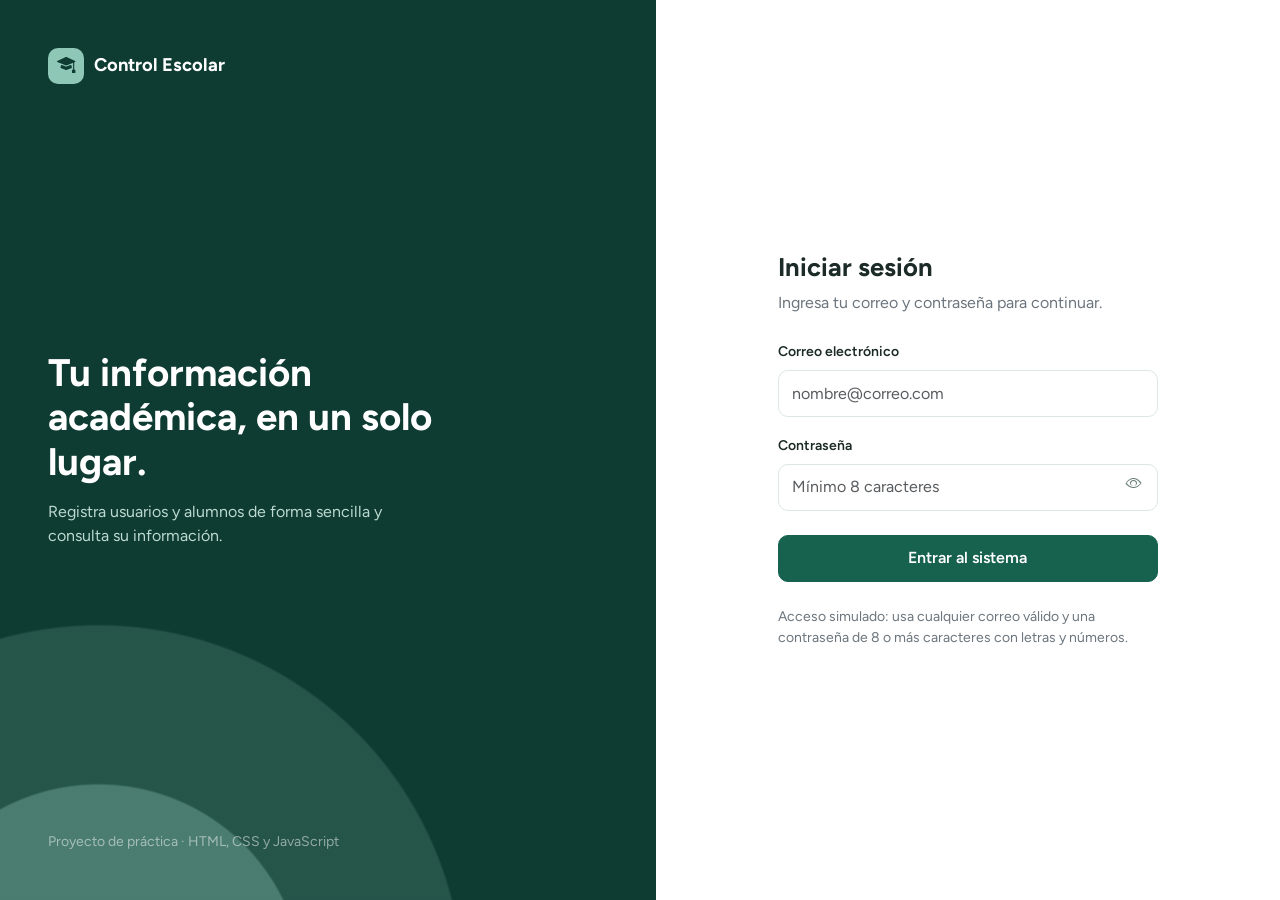
==== index.html @ 312b0d8b "Add files via upload" ====
<!DOCTYPE html>
<html lang="es">
<head>
  <meta charset="UTF-8">
  <meta name="viewport" content="width=device-width, initial-scale=1">
  <title>Panel · Control Escolar</title>
  <link rel="preconnect" href="https://fonts.googleapis.com">
  <link href="https://fonts.googleapis.com/css2?family=Figtree:wght@400;500;600;700&display=swap" rel="stylesheet">
  <link href="https://cdn.jsdelivr.net/npm/bootstrap@5.3.3/dist/css/bootstrap.min.css" rel="stylesheet">
  <link href="https://cdn.jsdelivr.net/npm/bootstrap-icons@1.11.3/font/bootstrap-icons.min.css" rel="stylesheet">
  <link href="css/styles.css" rel="stylesheet">
</head>
<body>

  <!-- SIDEBAR -->
  <aside class="sidebar" id="sidebar">
    <div class="brand"><span class="brand-mark"><i class="bi bi-mortarboard-fill"></i></span> Control Escolar</div>
    <nav>
      <ul class="nav flex-column gap-1">
        <li><a class="nav-link active" data-vista="inicio"><i class="bi bi-house-door"></i> Inicio</a></li>
        <li>
          <a class="nav-link" data-bs-toggle="collapse" href="#submenuUsuarios" role="button" aria-expanded="false" aria-controls="submenuUsuarios">
            <i class="bi bi-people"></i> Usuarios <i class="bi bi-chevron-down chev"></i>
          </a>
          <div class="collapse" id="submenuUsuarios">
            <ul class="submenu">
              <li><a class="nav-link" data-vista="captura"><i class="bi bi-pencil-square"></i> Captura</a></li>
            </ul>
          </div>
        </li>
      </ul>
    </nav>
    <div class="sidebar-foot">Sesión simulada · sin servidor</div>
  </aside>
  <div class="backdrop-nav" id="backdropNav"></div>

  <div class="main">
    <!-- NAVBAR -->
    <header class="topbar">
      <button class="btn-burger" id="btnMenu" aria-label="Abrir o cerrar menú lateral"><i class="bi bi-list"></i></button>
      <div class="ms-auto dropdown">
        <button class="user-btn dropdown-toggle" data-bs-toggle="dropdown" aria-expanded="false">
          <span class="avatar" id="avatarUsuario">U</span>
          <span id="nombreUsuario">Usuario</span>
        </button>
        <ul class="dropdown-menu dropdown-menu-end shadow-sm">
          <li><button class="dropdown-item" id="btnSalir"><i class="bi bi-box-arrow-right me-2"></i>Salir del sistema</button></li>
        </ul>
      </div>
    </header>

    <main class="content">

      <!-- VISTA: INICIO -->
      <section id="vista-inicio">
        <div class="welcome">
          <h2>Bienvenido</h2>
          <p class="mb-0 text-secondary">Abre <strong>Usuarios → Captura</strong> en el menú lateral para registrar usuarios y alumnos.</p>
        </div>
      </section>

      <!-- VISTA: CAPTURA -->
      <section id="vista-captura" hidden>
        <h1 class="page-title">Captura</h1>
        <p class="page-sub">Registra usuarios del sistema y alumnos.</p>

        <div class="row g-4">
          <!-- Formulario de usuario -->
          <div class="col-lg-6">
            <div class="panel">
              <h3><i class="bi bi-person-plus"></i> Nuevo usuario</h3>
              <form id="formUsuario" novalidate>
                <div class="mb-3">
                  <label class="form-label" for="uNombre">Nombre de usuario</label>
                  <input class="form-control" id="uNombre" placeholder="Ej. maria.lopez">
                  <div class="invalid-feedback">Escribe un nombre de usuario de al menos 3 caracteres.</div>
                </div>
                <div class="mb-3">
                  <label class="form-label" for="uCorreo">Correo electrónico</label>
                  <input type="email" class="form-control" id="uCorreo" placeholder="nombre@correo.com">
                  <div class="invalid-feedback">Escribe un correo válido, por ejemplo nombre@correo.com.</div>
                </div>
                <div class="mb-3">
                  <label class="form-label" for="uPassword">Contraseña</label>
                  <input type="password" class="form-control" id="uPassword" placeholder="Mínimo 8 caracteres">
                  <div class="invalid-feedback">Usa al menos 8 caracteres, con letras y números.</div>
                </div>
                <div id="avisoUsuario" class="alert alert-success py-2 small" hidden></div>
                <button class="btn btn-jade" type="submit">Guardar usuario</button>
              </form>
            </div>
          </div>

          <!-- Formulario de alumnos -->
          <div class="col-lg-6">
            <div class="panel">
              <h3><i class="bi bi-mortarboard"></i> Nuevo alumno</h3>
              <form id="formAlumno" novalidate>
                <div class="mb-3">
                  <label class="form-label" for="aNombre">Nombre completo</label>
                  <input class="form-control" id="aNombre" placeholder="Ej. Ana Pérez Ruiz">
                  <div class="invalid-feedback">Escribe el nombre del alumno.</div>
                </div>
                <div class="mb-3">
                  <label class="form-label" for="aControl">Número de control</label>
                  <input class="form-control" id="aControl" inputmode="numeric" maxlength="6" placeholder="6 dígitos">
                  <div class="invalid-feedback">El número de control debe tener exactamente 6 dígitos.</div>
                </div>
                <div class="mb-3">
                  <label class="form-label" for="aNacimiento">Fecha de nacimiento</label>
                  <input type="date" class="form-control" id="aNacimiento">
                  <div class="invalid-feedback">Selecciona una fecha de nacimiento válida.</div>
                </div>
                <button class="btn btn-jade" type="submit">Guardar y ver edad</button>
              </form>
            </div>
          </div>

          <!-- Tabla de alumnos -->
          <div class="col-12">
            <div class="panel">
              <h3><i class="bi bi-list-ul"></i> Alumnos registrados</h3>
              <div class="table-responsive">
                <table class="table align-middle mb-0">
                  <thead><tr><th>Nombre</th><th>No. de control</th><th>Edad</th><th>Situación</th></tr></thead>
                  <tbody id="tablaAlumnos">
                    <tr id="filaVacia"><td colspan="4" class="text-secondary">Aún no hay alumnos. Registra el primero con el formulario de arriba.</td></tr>
                  </tbody>
                </table>
              </div>
            </div>
          </div>
        </div>
      </section>

    </main>
  </div>

  <!-- MODAL DE EDAD -->
  <div class="modal fade" id="modalEdad" tabindex="-1" aria-hidden="true">
    <div class="modal-dialog modal-dialog-centered modal-sm">
      <div class="modal-content text-center p-3">
        <div class="modal-body">
          <div class="modal-icon ok" id="modalIcono"><i class="bi bi-check-lg"></i></div>
          <h5 class="fw-bold mb-1" id="modalTitulo"></h5>
          <p class="text-secondary mb-3" id="modalTexto"></p>
          <button class="btn btn-jade w-100" data-bs-dismiss="modal">Entendido</button>
        </div>
      </div>
    </div>
  </div>

  <script src="https://cdn.jsdelivr.net/npm/bootstrap@5.3.3/dist/js/bootstrap.bundle.min.js"></script>
  <script src="js/utileria.js"></script>
  <script src="js/app.js"></script>
</body>
</html>
---- css/styles.css ----
:root {
  --jade-900: #0e3b32;
  --jade-700: #17614f;
  --jade-500: #2f8f78;
  --jade-300: #8fc7b6;
  --jade-100: #e3f1ec;
  --jade-50: #f4f9f7;
  --ink: #1c2b27;
  --muted: #6b7f79;
  --line: #dbe7e3;
  --radius: 14px;
  --sidebar-w: 264px;
  --bs-body-font-family: "Figtree", system-ui, sans-serif;
  --bs-body-color: var(--ink);
}

body { background: var(--jade-50); font-family: var(--bs-body-font-family); }

/* Botones y formularios en verde jade */
.btn-jade {
  --bs-btn-color: #fff; --bs-btn-bg: var(--jade-700); --bs-btn-border-color: var(--jade-700);
  --bs-btn-hover-color: #fff; --bs-btn-hover-bg: var(--jade-900); --bs-btn-hover-border-color: var(--jade-900);
  --bs-btn-active-bg: var(--jade-900); --bs-btn-active-border-color: var(--jade-900);
  --bs-btn-focus-shadow-rgb: 47, 143, 120;
  border-radius: 10px; font-weight: 600; padding: .65rem 1.1rem;
}
.btn-soft {
  --bs-btn-color: var(--jade-700); --bs-btn-bg: var(--jade-100); --bs-btn-border-color: transparent;
  --bs-btn-hover-bg: #d3e8e1; --bs-btn-hover-color: var(--jade-900); --bs-btn-hover-border-color: transparent;
  border-radius: 10px; font-weight: 600;
}
.form-control, .form-select { border-radius: 10px; border-color: var(--line); padding: .65rem .85rem; }
.form-control:focus, .form-select:focus { border-color: var(--jade-500); box-shadow: 0 0 0 .2rem rgba(47,143,120,.18); }
.form-label { font-weight: 600; font-size: .875rem; }
a { color: var(--jade-700); }

/* ---------- LOGIN ---------- */
.login-shell { min-height: 100vh; display: grid; grid-template-columns: 1.05fr 1fr; }
.login-aside {
  background:
    radial-gradient(circle at 15% 110%, rgba(143,199,182,.35) 0 18%, transparent 18.2%),
    radial-gradient(circle at 15% 110%, rgba(143,199,182,.18) 0 32%, transparent 32.2%),
    var(--jade-900);
  color: #fff; display: flex; flex-direction: column; justify-content: space-between; padding: 3rem;
}
.brand { display: flex; align-items: center; gap: .65rem; font-weight: 700; font-size: 1.15rem; }
.brand-mark { width: 36px; height: 36px; border-radius: 10px; background: var(--jade-300); color: var(--jade-900); display: grid; place-items: center; }
.login-aside h1 { font-size: 2.4rem; font-weight: 700; line-height: 1.15; max-width: 16ch; }
.login-aside p { color: #bcd9d0; max-width: 38ch; }
.login-main { display: grid; place-items: center; padding: 2rem; background: #fff; }
.login-card { width: 100%; max-width: 380px; }
.login-card h2 { font-weight: 700; font-size: 1.6rem; }
.pass-wrap { position: relative; }
.pass-wrap .toggle-pass { position: absolute; right: .5rem; top: 1.3rem; transform: translateY(-50%); border: 0; background: none; color: var(--muted); padding: .35rem .5rem; }
.pass-wrap .form-control { padding-right: 2.8rem; }
@media (max-width: 860px) {
  .login-shell { grid-template-columns: 1fr; }
  .login-aside { display: none; }
}

/* ---------- SISTEMA ---------- */
.sidebar {
  position: fixed; inset: 0 auto 0 0; width: var(--sidebar-w); background: var(--jade-900); color: #cfe6de;
  display: flex; flex-direction: column; padding: 1.25rem 1rem; z-index: 1040; transition: transform .25s ease;
}
.sidebar .brand { color: #fff; padding: .25rem .5rem 1.5rem; }
.sidebar .nav-link {
  display: flex; align-items: center; gap: .7rem; color: #cfe6de; padding: .65rem .8rem; border-radius: 10px; font-weight: 500; cursor: pointer;
}
.sidebar .nav-link:hover { background: rgba(255,255,255,.07); color: #fff; }
.sidebar .nav-link.active { background: var(--jade-700); color: #fff; }
.sidebar .chev { margin-left: auto; transition: transform .2s; font-size: .8rem; }
.sidebar [aria-expanded="true"] .chev { transform: rotate(180deg); }
.submenu { list-style: none; margin: .15rem 0 .35rem 1.35rem; padding-left: .75rem; border-left: 1px solid rgba(255,255,255,.15); }
.submenu .nav-link { font-size: .92rem; padding: .5rem .7rem; }
.sidebar-foot { margin-top: auto; font-size: .8rem; color: #8db5a8; padding: .5rem; }

.topbar {
  position: sticky; top: 0; z-index: 1030; height: 64px; background: #fff; border-bottom: 1px solid var(--line);
  display: flex; align-items: center; gap: 1rem; padding: 0 1.5rem;
}
.btn-burger { border: 1px solid var(--line); background: #fff; border-radius: 10px; width: 40px; height: 40px; display: grid; place-items: center; color: var(--jade-700); font-size: 1.25rem; }
.btn-burger:hover { background: var(--jade-100); }
.user-btn { display: flex; align-items: center; gap: .6rem; border: 0; background: none; padding: .3rem .5rem; border-radius: 10px; font-weight: 600; color: var(--ink); }
.user-btn:hover { background: var(--jade-50); }
.avatar { width: 34px; height: 34px; border-radius: 50%; background: var(--jade-100); color: var(--jade-700); display: grid; place-items: center; font-weight: 700; }
.dropdown-menu { border-radius: 12px; border-color: var(--line); padding: .4rem; }
.dropdown-item { border-radius: 8px; }
.dropdown-item:hover { background: var(--jade-100); }

.main { margin-left: var(--sidebar-w); transition: margin-left .25s ease; min-height: 100vh; }
body.sidebar-hidden .sidebar { transform: translateX(-100%); }
body.sidebar-hidden .main { margin-left: 0; }
.backdrop-nav { display: none; }
@media (max-width: 991.98px) {
  .main { margin-left: 0; }
  body:not(.sidebar-hidden) .backdrop-nav { display: block; position: fixed; inset: 0; background: rgba(14,59,50,.45); z-index: 1035; }
}

.content { padding: 2rem 1.5rem; max-width: 1040px; }
.page-title { font-weight: 700; font-size: 1.6rem; margin-bottom: .25rem; }
.page-sub { color: var(--muted); margin-bottom: 1.75rem; }
.panel { background: #fff; border: 1px solid var(--line); border-radius: var(--radius); padding: 1.5rem; height: 100%; }
.panel h3 { font-size: 1.05rem; font-weight: 700; margin-bottom: 1.1rem; display: flex; align-items: center; gap: .5rem; }
.panel h3 i { color: var(--jade-500); }
.welcome { background: var(--jade-100); border-radius: var(--radius); padding: 2rem; }
.welcome h2 { font-weight: 700; }
.table { --bs-table-bg: transparent; font-size: .92rem; }
.table th { color: var(--muted); font-weight: 600; }
.badge-ok { background: var(--jade-100); color: var(--jade-700); }
.badge-no { background: #f3ece3; color: #8a6a3b; }
.modal-content { border-radius: var(--radius); border: 0; }
.modal-icon { width: 64px; height: 64px; border-radius: 50%; display: grid; place-items: center; font-size: 1.8rem; margin: 0 auto 1rem; }
.modal-icon.ok { background: var(--jade-100); color: var(--jade-700); }
.modal-icon.no { background: #f3ece3; color: #8a6a3b; }
:focus-visible { outline: 2px solid var(--jade-500); outline-offset: 2px; }
@media (prefers-reduced-motion: reduce) { * { transition: none !important; } }
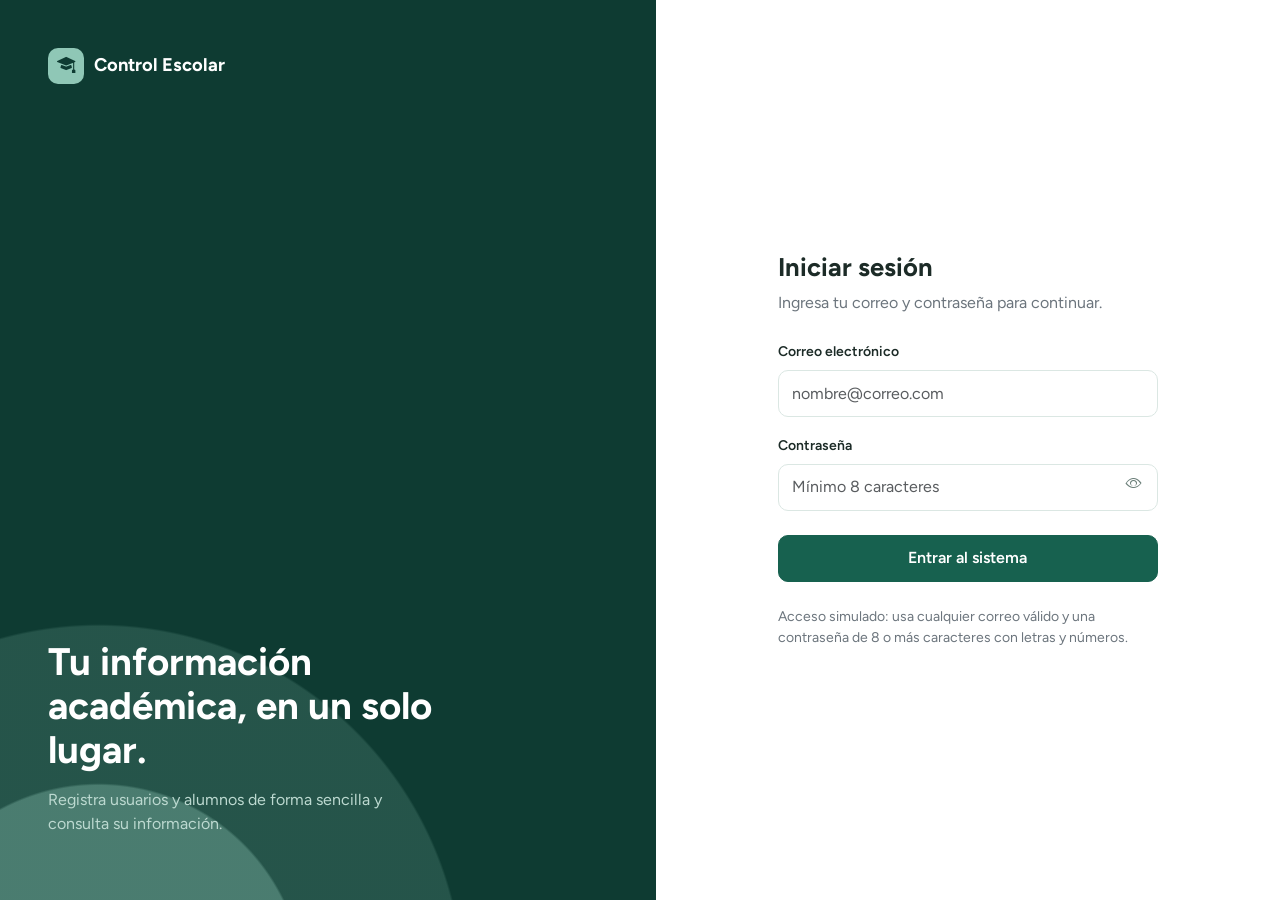
==== commit 54a3b5db: "ajustes de diseño" ====
--- a/index.html
+++ b/index.html
@@ -30,7 +30,6 @@
         </li>
       </ul>
     </nav>
-    <div class="sidebar-foot">Sesión simulada · sin servidor</div>
   </aside>
   <div class="backdrop-nav" id="backdropNav"></div>
 
@@ -131,10 +130,35 @@
             </div>
           </div>
         </div>
+
+        <!-- Tabla de usuarios -->
+   <div class="col-12">
+     <div class="panel">
+       <h3><i class="bi bi-people"></i> Usuarios registrados</h3>
+       <div class="table-responsive">
+         <table class="table align-middle mb-0">
+           <thead>
+             <tr>
+               <th>Usuario</th>
+               <th>Correo electrónico</th>
+               </tr>
+                </thead>
+                <tbody id="tablaUsuarios">
+                <tr id="filaVaciaUsuario">
+            <td colspan="2" class="text-secondary">Aún no hay usuarios registrados.</td>
+          </tr>
+        </tbody>
+      </table>
+    </div>
+  </div>
+</div>
+
       </section>
 
     </main>
   </div>
+
+  
 
   <!-- MODAL DE EDAD -->
   <div class="modal fade" id="modalEdad" tabindex="-1" aria-hidden="true">
